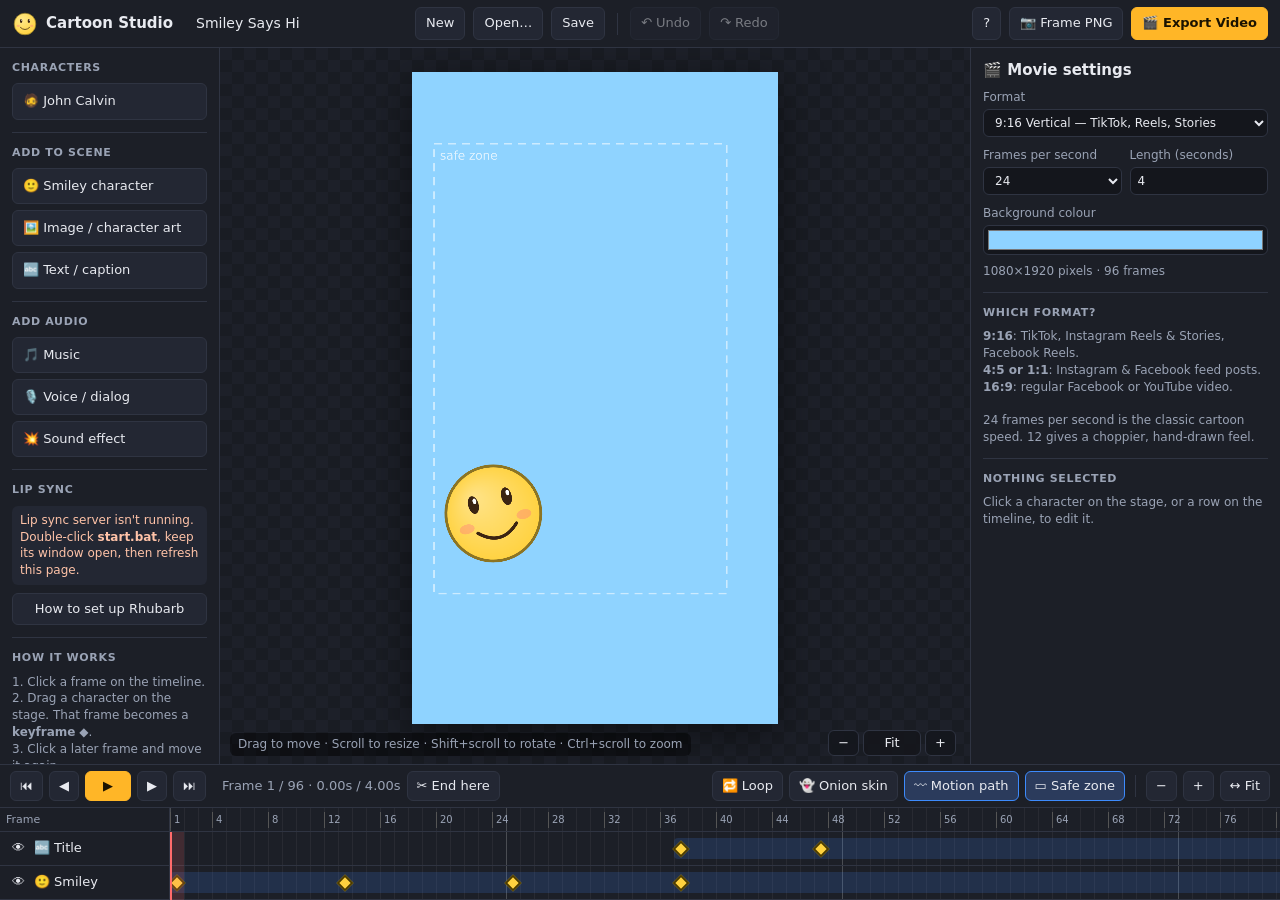
==== index.html @ 4e8dcb61 "Initial commit: MyFriendJohnCalvin Movie Maker" ====
<!doctype html>
<html lang="en">
<head>
  <meta charset="utf-8">
  <meta name="viewport" content="width=device-width, initial-scale=1">
  <title>Cartoon Studio</title>
  <link rel="icon" href="assets/smiley.svg">
  <link rel="stylesheet" href="css/style.css">
</head>
<body>
  <header id="topbar">
    <div class="brand"><img src="assets/smiley.svg" alt="">Cartoon Studio</div>
    <input id="projName" data-bind="project:name" title="Project name" spellcheck="false">
    <button data-act="newProject">New</button>
    <button data-act="openProject">Open…</button>
    <button data-act="saveProject" title="Save project file (Ctrl+S)">Save</button>
    <span class="sep"></span>
    <button data-act="undo" id="undoBtn" title="Undo (Ctrl+Z)">↶ Undo</button>
    <button data-act="redo" id="redoBtn" title="Redo (Ctrl+Y)">↷ Redo</button>
    <div class="spacer"></div>
    <button data-act="help" title="Help & shortcuts">?</button>
    <button data-act="snapshot" title="Save this frame as a picture">📷 Frame PNG</button>
    <button data-act="exportVideo" class="primary">🎬 Export Video</button>
  </header>

  <main id="workspace">
    <aside id="library">
      <div class="sec" id="charSec" hidden>
        <h4>Characters</h4>
        <div class="lib-grid" id="charList"></div>
      </div>
      <div class="sec">
        <h4>Add to scene</h4>
        <div class="lib-grid">
          <button data-act="addSmiley">🙂 Smiley character</button>
          <button data-act="addImage">🖼️ Image / character art</button>
          <button data-act="addText">🔤 Text / caption</button>
        </div>
      </div>
      <div class="sec">
        <h4>Add audio</h4>
        <div class="lib-grid">
          <button data-act="addMusic">🎵 Music</button>
          <button data-act="addVoice">🎙️ Voice / dialog</button>
          <button data-act="addSfx">💥 Sound effect</button>
        </div>
      </div>
      <div class="sec">
        <h4>Lip sync</h4>
        <div id="serverStatus" class="status">Checking…</div>
        <button data-act="rhubarbHelp" class="full">How to set up Rhubarb</button>
      </div>
      <div class="sec">
        <h4>How it works</h4>
        <p class="hint">
          1. Click a frame on the timeline.<br>
          2. Drag a character on the stage. That frame becomes a <b>keyframe</b> ◆.<br>
          3. Click a later frame and move it again.<br>
          4. Press <kbd>Space</kbd> to play. The frames in between are drawn for you.
        </p>
        <button data-act="help" class="full">All shortcuts</button>
      </div>
    </aside>

    <section id="stageArea">
      <div id="stageWrap">
        <canvas id="stage" width="1080" height="1920"></canvas>
      </div>
      <div id="stageInfo">Drag to move · Scroll to resize · Shift+scroll to rotate · Ctrl+scroll to zoom</div>
      <div id="zoomCtl">
        <button data-act="viewZoomOut" title="Zoom out (−)">−</button>
        <button data-act="viewFit" id="zoomLabel" title="Fit the whole picture (0)">Fit</button>
        <button data-act="viewZoomIn" title="Zoom in (+)">+</button>
      </div>
    </section>

    <aside id="props"></aside>
  </main>

  <section id="timeline">
    <div id="transport">
      <button data-act="first" title="First frame (Home)">⏮</button>
      <button data-act="prev" title="Previous frame (←)">◀</button>
      <button data-act="play" id="playBtn" class="play" title="Play / pause (Space)">▶</button>
      <button data-act="next" title="Next frame (→)">▶</button>
      <button data-act="last" title="Last frame (End)">⏭</button>
      <span id="frameInfo"></span>
      <button data-act="endMovieHere" id="endHereBtn" title="Make the movie end on this frame">✂ End here</button>
      <div class="spacer"></div>
      <button data-act="toggleLoop" id="tgLoop" title="Loop playback">🔁 Loop</button>
      <button data-act="toggleOnion" id="tgOnion" title="Show ghosts of the previous and next keyframes">👻 Onion skin</button>
      <button data-act="togglePath" id="tgPath" title="Show the path the selected character travels">〰 Motion path</button>
      <button data-act="toggleSafe" id="tgSafe" title="Show the area that phone app buttons won't cover">▭ Safe zone</button>
      <span class="sep"></span>
      <button data-act="zoomOut" title="Zoom timeline out">−</button>
      <button data-act="zoomIn" title="Zoom timeline in">+</button>
      <button data-act="zoomFit" title="Zoom to show the whole movie">↔ Fit</button>
    </div>
    <div id="tlScroll"><div id="tlContent"></div></div>
  </section>

  <div id="toast"></div>

  <script src="js/smiley.js"></script>
  <script src="js/audio.js"></script>
  <script src="js/app.js"></script>
</body>
</html>
---- css/style.css ----
:root {
  --bg: #14161c; --panel: #1c1f27; --panel2: #232733; --line: #2f3442;
  --text: #e8eaf0; --muted: #9aa3b5; --accent: #ffb627; --accent2: #ff6b6b;
  --key: #ffd23f; --sel: #3d8bfd;
}
* { box-sizing: border-box; }
html, body { height: 100%; margin: 0; }
body {
  background: var(--bg); color: var(--text);
  font: 13px/1.4 system-ui, -apple-system, "Segoe UI", Roboto, sans-serif;
  display: grid; grid-template-rows: 48px minmax(0, 1fr) auto; overflow: hidden;
  /* Never let wide content (like a long timeline) stretch the page past the window. */
  grid-template-columns: minmax(0, 1fr);
}
#topbar, #workspace, #timeline, #tlScroll { min-width: 0; }

/* Top bar */
#topbar { display: flex; align-items: center; gap: 8px; padding: 0 12px; background: var(--panel); border-bottom: 1px solid var(--line); }
.brand { display: flex; align-items: center; gap: 8px; font-weight: 700; font-size: 15px; margin-right: 6px; }
.brand img { width: 26px; height: 26px; }
#projName { background: transparent; border: 1px solid transparent; color: var(--text); font-size: 14px; padding: 4px 8px; border-radius: 6px; width: 220px; margin: 0; }
#projName:hover, #projName:focus { border-color: var(--line); background: var(--panel2); outline: none; }
.spacer { flex: 1; }
.sep { width: 1px; height: 22px; background: var(--line); margin: 0 4px; }

/* Buttons */
button, a.btn {
  background: var(--panel2); color: var(--text); border: 1px solid var(--line); border-radius: 6px;
  padding: 6px 10px; font: inherit; cursor: pointer; white-space: nowrap; text-decoration: none; display: inline-block;
}
button:hover, a.btn:hover { border-color: #4a5165; background: #2a2f3d; }
button:disabled { opacity: .45; cursor: not-allowed; }
button.primary, a.btn.primary { background: var(--accent); color: #1b1300; border-color: var(--accent); font-weight: 700; }
button.primary:hover, a.btn.primary:hover { background: #ffc552; }
button.on { background: #2b3b5c; border-color: var(--sel); }
button.danger:hover { border-color: var(--accent2); color: var(--accent2); }
button.full { width: 100%; margin-top: 8px; }

/* Workspace */
#workspace { display: grid; grid-template-columns: 220px minmax(0, 1fr) 310px; min-height: 0; }
#library, #props { background: var(--panel); overflow: auto; padding: 12px; }
#library { border-right: 1px solid var(--line); }
#props { border-left: 1px solid var(--line); }
h3, h4 { margin: 0 0 8px; }
h3 { display: flex; align-items: center; gap: 6px; font-size: 15px; }
h4 { font-size: 11px; text-transform: uppercase; letter-spacing: .06em; color: var(--muted); }
.sec { border-top: 1px solid var(--line); padding: 12px 0; }
.sec:first-child { border-top: 0; padding-top: 0; }
.lib-grid { display: grid; gap: 6px; }
.lib-grid button { text-align: left; padding: 8px 10px; }

label { display: block; margin: 6px 0; color: var(--muted); font-size: 12px; }
label.check { color: var(--text); display: flex; align-items: center; }
input, select, textarea {
  width: 100%; background: var(--bg); color: var(--text); border: 1px solid var(--line);
  border-radius: 6px; padding: 5px 7px; font: inherit; margin-top: 3px;
}
textarea { resize: vertical; min-height: 54px; }
input:focus, select:focus, textarea:focus { outline: none; border-color: var(--sel); }
input[type=color] { padding: 0 2px; height: 30px; cursor: pointer; }
input[type=checkbox] { width: auto; margin: 0 6px 0 0; accent-color: var(--accent); }
input[type=range] { padding: 0; accent-color: var(--accent); border: 0; background: none; }
.title-input { font-size: 15px; font-weight: 700; margin: 0; }
.grid2 { display: grid; grid-template-columns: 1fr 1fr; gap: 8px; }
.grid2 label { margin: 4px 0; }
.pair { display: grid; grid-template-columns: 1fr 72px; gap: 6px; align-items: center; }
.btnrow { display: flex; flex-wrap: wrap; gap: 6px; margin-top: 8px; }
.btnrow button { flex: 1; padding: 6px 6px; }
.hint { color: var(--muted); font-size: 12px; margin: 8px 0 0; }
.badge { font-size: 11px; padding: 2px 7px; border-radius: 10px; background: var(--panel2); color: var(--muted); margin-left: 6px; text-transform: none; letter-spacing: 0; font-weight: 600; }
.badge.on { background: var(--key); color: #2a2000; }
kbd { background: var(--panel2); border: 1px solid var(--line); border-radius: 4px; padding: 0 4px; font-size: 11px; }

.status { font-size: 12px; padding: 6px 8px; border-radius: 6px; background: var(--panel2); }
.status.ok { color: #7ee2a8; }
.status.no { color: #ffc3a8; }
.lipstatus { font-size: 12px; margin-top: 6px; color: var(--muted); }
.lipstatus.err { color: var(--accent2); }

.lookpad { display: grid; grid-template-columns: repeat(3, 1fr); gap: 4px; margin-top: 6px; }
.lookpad button { font-size: 18px; padding: 4px 0; }
.mouths { display: grid; grid-template-columns: repeat(3, 1fr); gap: 6px; margin-top: 8px; }
.mouths > div { background: var(--bg); border: 1px solid var(--line); border-radius: 6px; text-align: center; font-size: 11px; padding: 4px; color: var(--muted); position: relative; }
.mouths canvas, .mouths img { width: 100%; height: 54px; object-fit: contain; display: block; }
.mouths .slot { cursor: pointer; }
.mouths .slot:hover { border-color: var(--sel); }
.mouths .empty { height: 54px; display: flex; align-items: center; justify-content: center; font-size: 20px; }
.mouths .x { position: absolute; top: 1px; right: 3px; background: none; border: 0; padding: 0 3px; color: var(--muted); }

/* Stage */
#stageArea {
  position: relative; min-width: 0; min-height: 0;
  background: repeating-conic-gradient(#191c23 0 25%, #1d2029 0 50%) 0 0 / 24px 24px;
}
/* Scrolls when zoomed in; margin:auto centres the picture without cutting off its edges. */
#stageWrap { position: absolute; inset: 0; display: flex; overflow: auto; padding: 24px 24px 40px; }
#stageWrap.panning { cursor: grabbing; }
#stage { margin: auto; flex: none; box-shadow: 0 10px 40px rgba(0, 0, 0, .5); touch-action: none; }
#zoomCtl { position: absolute; right: 14px; bottom: 8px; display: flex; gap: 4px; }
#zoomCtl button { padding: 3px 9px; background: rgba(20, 22, 28, .85); }
#zoomLabel { min-width: 58px; font-variant-numeric: tabular-nums; }
#stageInfo { position: absolute; left: 10px; bottom: 8px; color: var(--muted); font-size: 12px; background: rgba(0, 0, 0, .45); padding: 3px 8px; border-radius: 6px; pointer-events: none; }

/* Timeline */
/* The timeline is as tall as its rows, up to 45% of the window; after that it scrolls. */
#timeline { background: var(--panel); border-top: 1px solid var(--line); display: flex; flex-direction: column; min-height: 0; max-height: 45vh; }
#transport { display: flex; align-items: center; gap: 6px; padding: 6px 10px; border-bottom: 1px solid var(--line); }
#transport button { padding: 5px 9px; }
#transport .play { width: 46px; background: var(--accent); color: #1b1300; border-color: var(--accent); font-weight: 700; }
#frameInfo { font-variant-numeric: tabular-nums; color: var(--muted); margin-left: 10px; }
#tlScroll { flex: 0 1 auto; min-height: 0; overflow: auto; position: relative; }
#tlContent { position: relative; min-width: 100%; user-select: none; }
.tl-row { display: flex; height: 34px; border-bottom: 1px solid var(--line); }
.tl-row.tl-ruler { height: 24px; position: sticky; top: 0; z-index: 4; background: var(--panel); }
.tl-head {
  position: sticky; left: 0; z-index: 5; width: 170px; flex: none; background: var(--panel);
  border-right: 1px solid var(--line); display: flex; align-items: center; gap: 4px; padding: 0 6px; cursor: pointer; overflow: hidden;
}
.tl-ruler .tl-head { z-index: 6; color: var(--muted); font-size: 11px; cursor: default; }
.tl-row.sel .tl-head { background: #26304a; }
.tname { white-space: nowrap; overflow: hidden; text-overflow: ellipsis; }
.ico { background: none; border: 0; padding: 2px; width: 24px; flex: none; }
.ico:hover { background: var(--panel2); }
.tl-track {
  position: relative; flex: none; cursor: pointer;
  background-image: linear-gradient(to right, rgba(255,255,255,.05) 1px, transparent 1px),
                    linear-gradient(to right, rgba(255,255,255,.16) 1px, transparent 1px);
}
.tl-ruler .tl-track span { position: absolute; top: 4px; font-size: 10px; color: var(--muted); padding-left: 3px; border-left: 1px solid #555; line-height: 16px; pointer-events: none; }
.range { position: absolute; top: 6px; bottom: 6px; background: rgba(61, 139, 253, .16); border-radius: 4px; pointer-events: none; }
.tl-row.sel .range { background: rgba(61, 139, 253, .32); }
.kf {
  position: absolute; top: 50%; width: 12px; height: 12px; margin: -6px 0 0 -6px; z-index: 2;
  background: var(--key); border: 2px solid #4a3a00; transform: rotate(45deg); cursor: ew-resize;
}
.kf.cur { background: #fff; border-color: var(--sel); }
.lip { position: absolute; bottom: 2px; height: 9px; font-size: 8px; line-height: 9px; color: #111; text-align: center; overflow: hidden; border-right: 1px solid rgba(0,0,0,.35); pointer-events: none; font-weight: 700; }
.abar { position: absolute; top: 4px; bottom: 4px; border-radius: 5px; overflow: hidden; cursor: grab; }
.abar.music { background: #2e6b4f; } .abar.voice { background: #7a3f8f; } .abar.sfx { background: #8f6a2e; }
.abar.sel { outline: 2px solid #fff; }
.abar.muted { opacity: .4; }
.abar canvas { position: absolute; left: 0; top: 0; width: 100%; height: 100%; pointer-events: none; }
.abar span { position: absolute; left: 6px; top: 1px; font-size: 10px; text-shadow: 0 1px 2px #000; pointer-events: none; }
.tl-row[data-layer] .tl-head { cursor: grab; }
.tl-row.dragging { opacity: .45; }
#dropLine { position: absolute; left: 0; right: 0; height: 3px; background: var(--accent); z-index: 7; pointer-events: none; border-radius: 2px; }
#ctxMenu {
  position: fixed; z-index: 80; min-width: 190px; padding: 4px; background: var(--panel2);
  border: 1px solid #3a4052; border-radius: 8px; box-shadow: 0 8px 30px rgba(0, 0, 0, .5);
}
#ctxMenu button { display: block; width: 100%; text-align: left; background: none; border: 0; padding: 7px 10px; border-radius: 5px; }
#ctxMenu button:hover { background: #33394a; }
#ctxMenu button.danger:hover { color: var(--accent2); }
#ctxMenu hr { border: 0; border-top: 1px solid var(--line); margin: 4px 2px; }
#endZone { position: absolute; top: 0; bottom: 0; background: rgba(0, 0, 0, .45); pointer-events: none; z-index: 3; }
#endHandle { position: absolute; top: 0; bottom: 0; width: 12px; margin-left: -6px; cursor: ew-resize; z-index: 4; }
#endHandle::before { content: ''; position: absolute; left: 5px; top: 0; bottom: 0; width: 2px; background: var(--accent); }
#endHandle span { position: absolute; top: 3px; left: 8px; background: var(--accent); color: #1b1300; font-size: 10px; font-weight: 700; padding: 1px 5px; border-radius: 3px; }
#endHandle:hover::before { width: 4px; left: 4px; }
#playhead { position: absolute; top: 0; bottom: 0; background: rgba(255, 107, 107, .16); border-left: 2px solid var(--accent2); pointer-events: none; z-index: 3; }

/* Modal & toast */
.modal-bg { position: fixed; inset: 0; background: rgba(0, 0, 0, .6); display: flex; align-items: center; justify-content: center; z-index: 50; }
.modal { background: var(--panel); border: 1px solid var(--line); border-radius: 12px; padding: 20px 22px; width: min(560px, 92vw); max-height: 90vh; overflow: auto; }
.modal h2 { margin: 0 0 10px; font-size: 18px; }
.modal p, .modal li { color: #cfd5e2; }
.modal code { background: var(--bg); padding: 1px 5px; border-radius: 4px; }
.modal pre { background: var(--bg); padding: 8px 10px; border-radius: 6px; overflow: auto; }
.modal .row { display: flex; justify-content: flex-end; gap: 8px; margin-top: 16px; }
.presets { display: grid; gap: 8px; }
.presets button { text-align: left; padding: 10px 12px; }
.progress { height: 8px; background: var(--bg); border-radius: 4px; overflow: hidden; margin: 12px 0; }
.progress div { height: 100%; width: 0; background: var(--accent); transition: width .1s; }
table.keys { border-collapse: collapse; width: 100%; }
table.keys td { padding: 4px 6px; border-bottom: 1px solid var(--line); }
#toast { position: fixed; top: 60px; left: 50%; transform: translateX(-50%); background: #000d; padding: 8px 14px; border-radius: 8px; opacity: 0; transition: opacity .2s; pointer-events: none; z-index: 60; }
#toast.show { opacity: 1; }
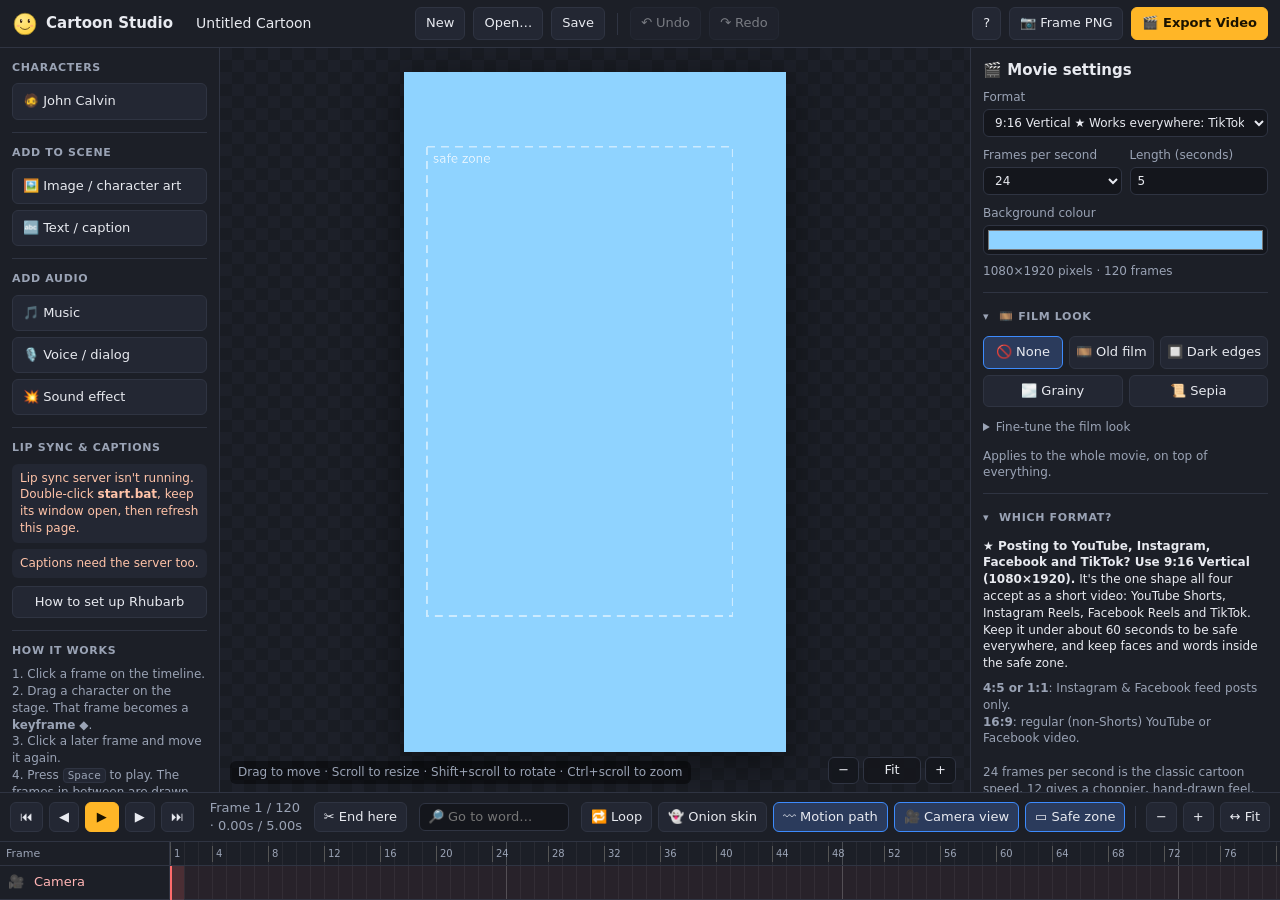
==== commit 7a8ecbaa: "Adding Denny and normal mapping animation" ====
--- a/index.html
+++ b/index.html
@@ -32,7 +32,6 @@
       <div class="sec">
         <h4>Add to scene</h4>
         <div class="lib-grid">
-          <button data-act="addSmiley">🙂 Smiley character</button>
           <button data-act="addImage">🖼️ Image / character art</button>
           <button data-act="addText">🔤 Text / caption</button>
         </div>
@@ -46,8 +45,9 @@
         </div>
       </div>
       <div class="sec">
-        <h4>Lip sync</h4>
+        <h4>Lip sync & captions</h4>
         <div id="serverStatus" class="status">Checking…</div>
+        <div id="whisperStatus" class="status" style="margin-top:6px">Checking…</div>
         <button data-act="rhubarbHelp" class="full">How to set up Rhubarb</button>
       </div>
       <div class="sec">
@@ -86,10 +86,12 @@
       <button data-act="last" title="Last frame (End)">⏭</button>
       <span id="frameInfo"></span>
       <button data-act="endMovieHere" id="endHereBtn" title="Make the movie end on this frame">✂ End here</button>
+      <input id="wordFind" placeholder="🔎 Go to word…" title="Type a word from the captions and press Enter (again for the next one). [ and ] step through words." spellcheck="false">
       <div class="spacer"></div>
       <button data-act="toggleLoop" id="tgLoop" title="Loop playback">🔁 Loop</button>
       <button data-act="toggleOnion" id="tgOnion" title="Show ghosts of the previous and next keyframes">👻 Onion skin</button>
       <button data-act="togglePath" id="tgPath" title="Show the path the selected character travels">〰 Motion path</button>
+      <button data-act="toggleCamView" id="tgCam" title="On: see through the camera, like the finished video. Off: see the whole scene, with a box showing what the camera sees.">🎥 Camera view</button>
       <button data-act="toggleSafe" id="tgSafe" title="Show the area that phone app buttons won't cover">▭ Safe zone</button>
       <span class="sep"></span>
       <button data-act="zoomOut" title="Zoom timeline out">−</button>
@@ -103,6 +105,7 @@
 
   <script src="js/smiley.js"></script>
   <script src="js/audio.js"></script>
+  <script src="js/gl.js"></script>
   <script src="js/app.js"></script>
 </body>
 </html>
--- a/css/style.css
+++ b/css/style.css
@@ -175,3 +175,38 @@
 table.keys td { padding: 4px 6px; border-bottom: 1px solid var(--line); }
 #toast { position: fixed; top: 60px; left: 50%; transform: translateX(-50%); background: #000d; padding: 8px 14px; border-radius: 8px; opacity: 0; transition: opacity .2s; pointer-events: none; z-index: 60; }
 #toast.show { opacity: 1; }
+details { margin-top: 8px; }
+details summary { cursor: pointer; color: var(--muted); font-size: 12px; padding: 4px 0; }
+details summary:hover { color: var(--text); }
+
+/* Camera row on the timeline */
+.tl-row.cam .tl-head { color: #ffb4b4; }
+.tl-row.cam .tl-track { background-color: rgba(255, 107, 107, .05); }
+.kf.camkf { background: #ff6b6b; border-color: #5a1010; }        /* a cut */
+.kf.camkf.move { background: #4cc9f0; border-color: #0b3a4a; }   /* a smooth or steady move */
+.kf.camkf.cur { background: #fff; border-color: var(--sel); }
+
+/* Walks on the timeline */
+.walkbar { position: absolute; top: 3px; height: 11px; background: rgba(6, 214, 160, .55); border-radius: 3px; font-size: 9px; line-height: 11px; padding-left: 3px; overflow: hidden; pointer-events: none; }
+
+/* Fold-out sections in the right panel */
+.sec.fold > h4 { cursor: pointer; user-select: none; display: flex; align-items: center; gap: 6px; margin-bottom: 8px; padding: 4px 0; border-radius: 4px; }
+.sec.fold > h4::before { content: '▾'; font-size: 11px; color: var(--muted); width: 10px; transition: transform .15s; }
+.sec.fold > h4:hover { color: var(--text); }
+.sec.fold > h4:focus-visible { outline: 2px solid var(--sel); }
+.sec.fold.closed > h4 { margin-bottom: 0; }
+.sec.fold.closed > h4::before { transform: rotate(-90deg); }
+.sec.fold.closed > :not(h4) { display: none; }
+.sec.fold.closed { padding: 8px 0; }
+.foldbar { display: flex; gap: 6px; padding: 0 0 8px; }
+.foldbar button { flex: 1; padding: 4px 6px; font-size: 12px; }
+
+/* Captions on the timeline */
+.capbar { position: absolute; bottom: 2px; height: 11px; background: rgba(255, 210, 63, .8); color: #111; border-radius: 3px; font-size: 9px; line-height: 11px; padding: 0 3px; overflow: hidden; white-space: nowrap; pointer-events: none; border-right: 1px solid rgba(0,0,0,.35); }
+
+/* Word markers (from captions) */
+.tl-row.words { height: 22px; position: sticky; top: 24px; z-index: 4; background: var(--panel); }
+.tl-row.words .tl-head { z-index: 6; color: var(--muted); font-size: 11px; cursor: default; }
+.wordmark { position: absolute; top: 3px; height: 16px; line-height: 16px; padding: 0 4px; font-size: 10px; color: #1b1300; background: rgba(255, 210, 63, .85); border-radius: 3px; white-space: nowrap; overflow: hidden; text-overflow: ellipsis; cursor: pointer; border-left: 2px solid #b8860b; }
+.wordmark:hover { background: #ffe27a; z-index: 1; max-width: none !important; }
+#wordFind { width: 150px; margin: 0 0 0 6px; padding: 4px 8px; }
